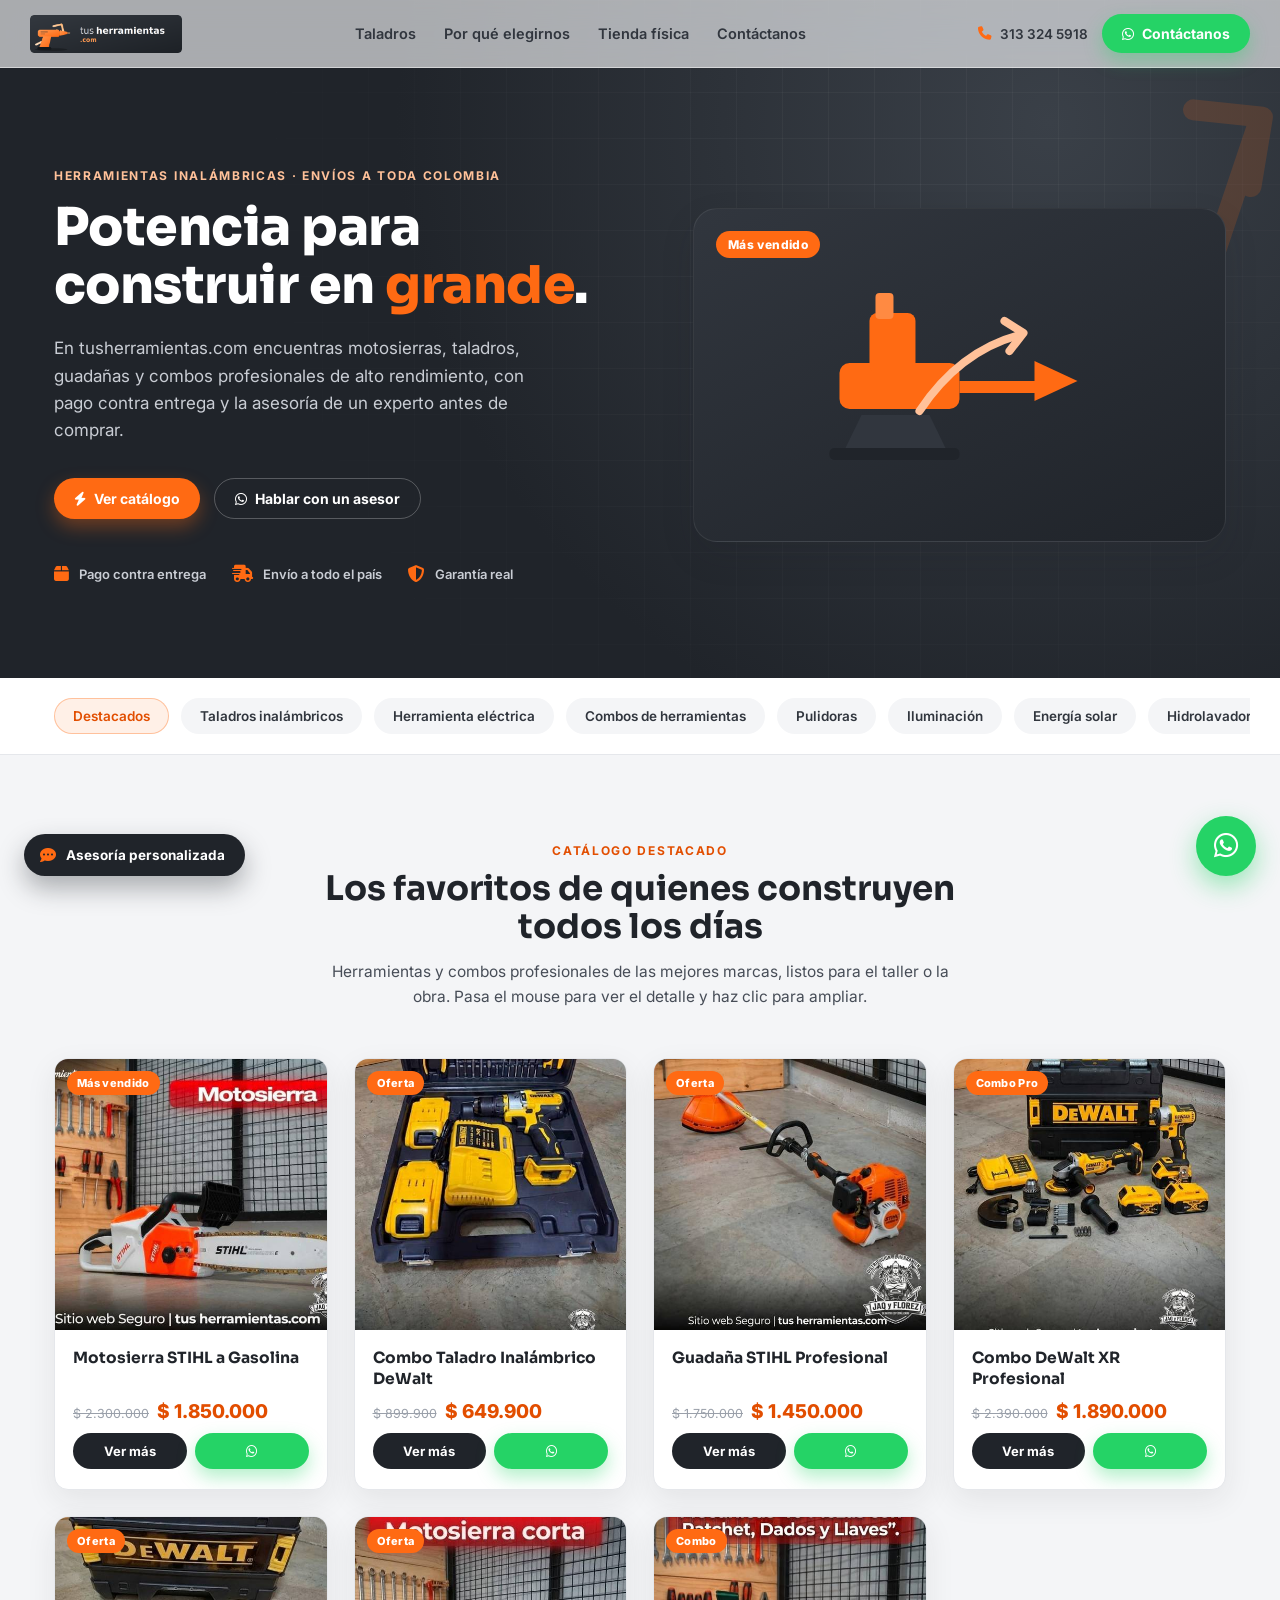
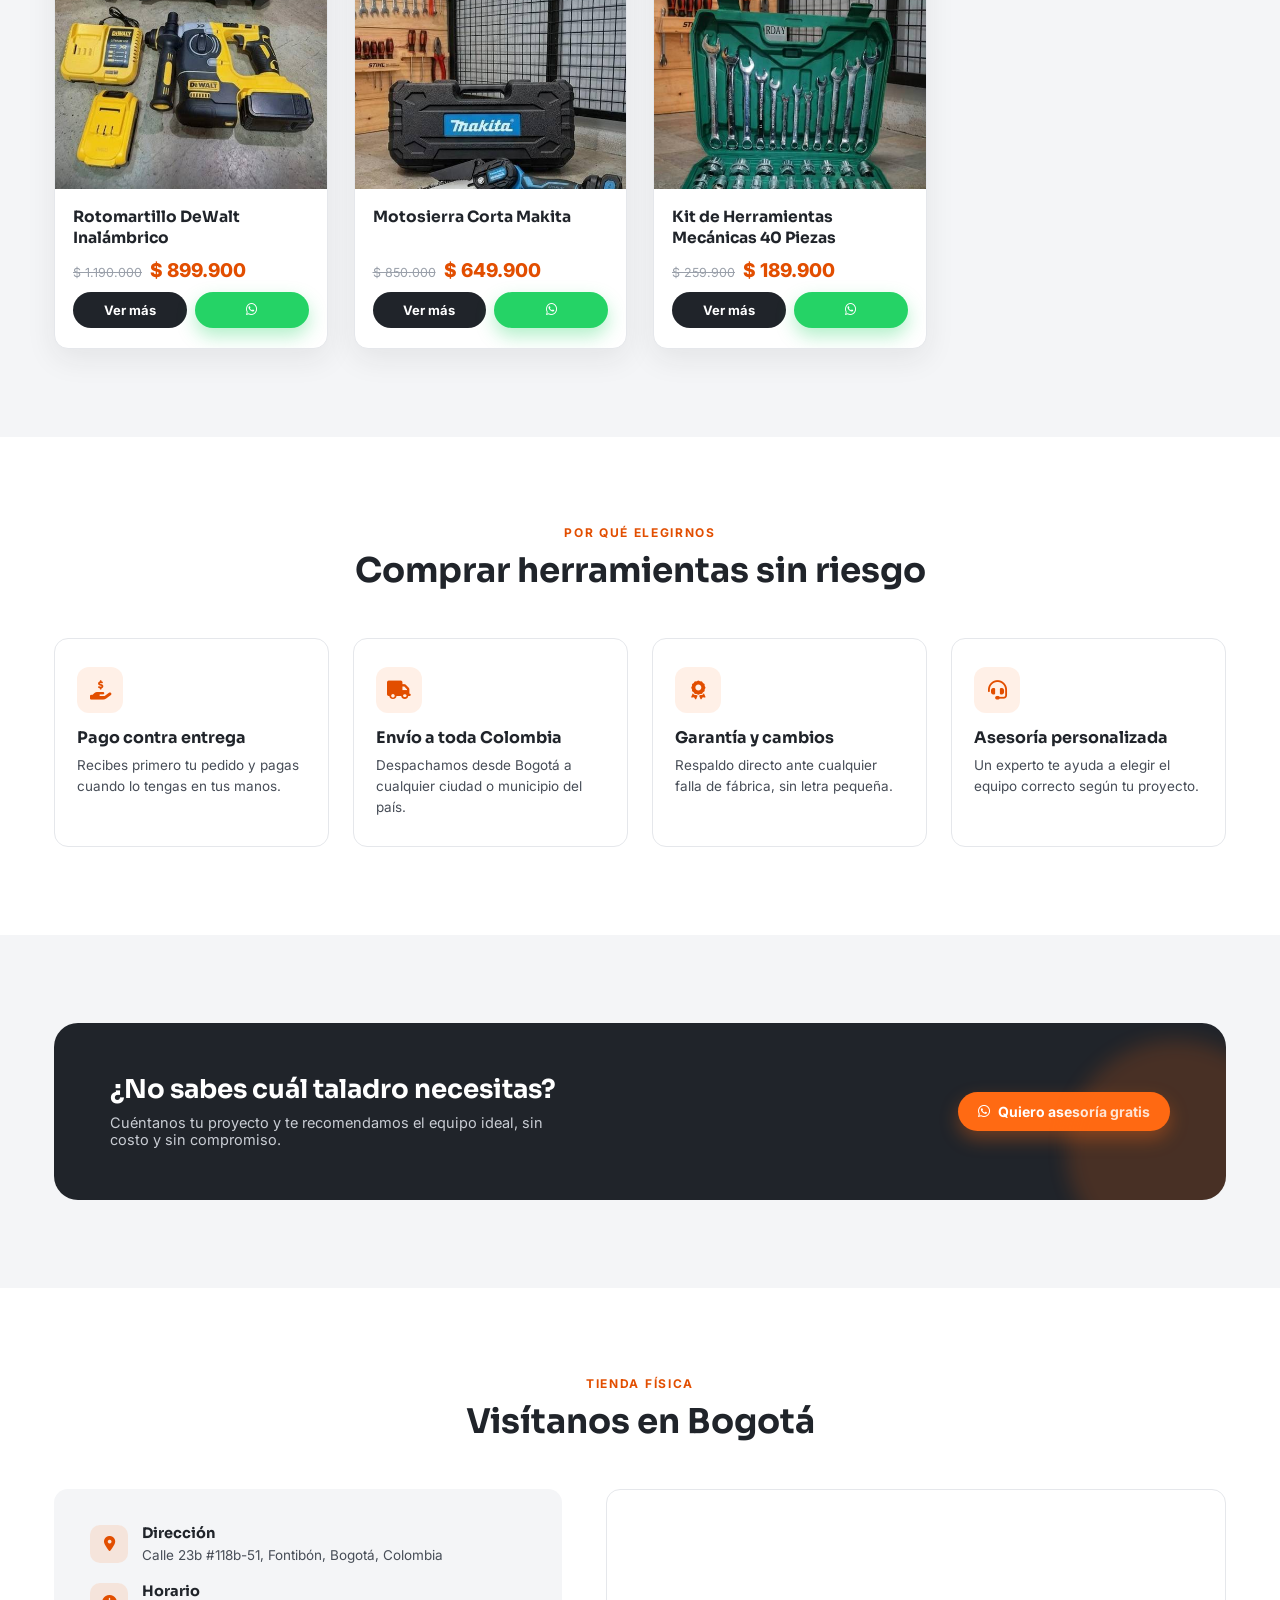
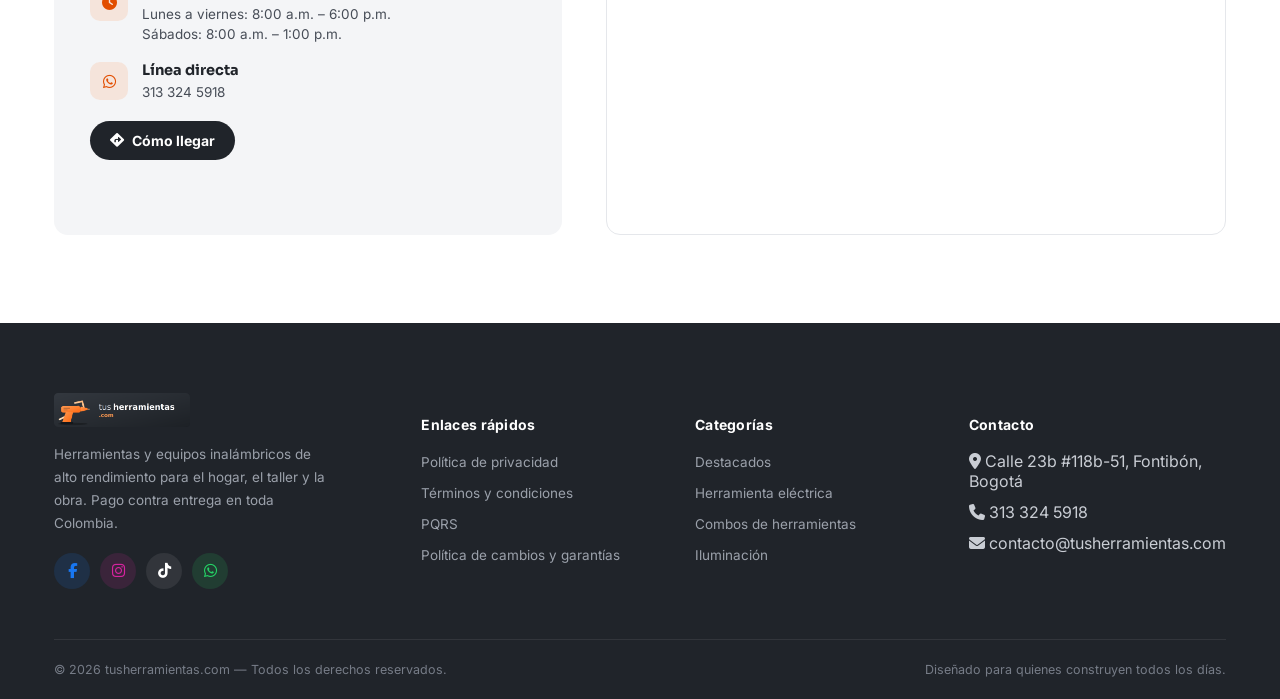
==== index.html @ 55770084 "first version tusherramientas.com" ====
<!DOCTYPE html>
<html lang="es">
<head>
<meta charset="UTF-8">
<meta name="viewport" content="width=device-width, initial-scale=1.0">
<title>tusherramientas.com | Herramientas profesionales en Colombia</title>
<meta name="description" content="tusherramientas.com — Taladros y herramientas inalámbricas de alto rendimiento. Pago contra entrega, envío nacional y asesoría personalizada.">
<link rel="preconnect" href="https://fonts.googleapis.com">
<link rel="preconnect" href="https://fonts.gstatic.com" crossorigin>
<link href="https://fonts.googleapis.com/css2?family=Sora:wght@400;600;700;800&family=Inter:wght@400;500;600;700&display=swap" rel="stylesheet">
<link rel="stylesheet" href="https://cdnjs.cloudflare.com/ajax/libs/font-awesome/6.5.1/css/all.min.css">
<link rel="icon" type="image/png" href="favicon.png">
<link rel="stylesheet" href="styles.css">
</head>
<body>

<!-- ================= HEADER ================= -->
<header class="site-header" id="siteHeader">
  <div class="wrap header-inner">
    <a href="#top" class="brand">
      <img src="logo.png" alt="tusherramientas.com">
    </a>
    <nav class="main-nav">
      <a href="#productos">Taladros</a>
      <a href="#por-que">Por qué elegirnos</a>
      <a href="#tienda">Tienda física</a>
      <a href="#contacto">Contáctanos</a>
    </nav>
    <div class="header-actions">
      <span class="header-phone"><i class="fa-solid fa-phone"></i> 313 324 5918</span>
      <a href="https://wa.me/573133245918?text=Hola%2C%20quiero%20asesor%C3%ADa%20sobre%20taladros%20inal%C3%A1mbricos" target="_blank" class="btn btn-whatsapp">
        <i class="fa-brands fa-whatsapp"></i> Contáctanos
      </a>
      <button class="hamburger" id="hamburgerBtn"><i class="fa-solid fa-bars"></i></button>
    </div>
  </div>
</header>

<div id="top"></div>

<!-- ================= HERO ================= -->
<section class="hero">
  <svg class="hero-arrow" viewBox="0 0 200 200" fill="none"><path d="M20 160 L100 90 L140 120 L180 40" stroke="#FF6A13" stroke-width="10" stroke-linecap="round" stroke-linejoin="round"/><path d="M150 30 L182 38 L172 70" stroke="#FF6A13" stroke-width="10" stroke-linecap="round" stroke-linejoin="round"/></svg>
  <div class="wrap hero-grid">
    <div>
      <div class="eyebrow hero-eyebrow">Herramientas inalámbricas · Envíos a toda Colombia</div>
      <h1>Potencia para construir en <span>grande</span>.</h1>
      <p class="lead">En tusherramientas.com encuentras motosierras, taladros, guadañas y combos profesionales de alto rendimiento, con pago contra entrega y la asesoría de un experto antes de comprar.</p>
      <div class="hero-ctas">
        <a href="#productos" class="btn btn-naranja"><i class="fa-solid fa-bolt"></i> Ver catálogo</a>
        <a href="https://wa.me/573133245918" target="_blank" class="btn btn-ghost" style="color:#fff; border-color:rgba(255,255,255,.25);"><i class="fa-brands fa-whatsapp"></i> Hablar con un asesor</a>
      </div>
      <div class="hero-badges">
        <div class="hero-badge"><i class="fa-solid fa-box"></i> Pago contra entrega</div>
        <div class="hero-badge"><i class="fa-solid fa-truck-fast"></i> Envío a todo el país</div>
        <div class="hero-badge"><i class="fa-solid fa-shield-halved"></i> Garantía real</div>
      </div>
    </div>
    <div class="hero-visual reveal">
      <span class="tag">Más vendido</span>
      <svg viewBox="0 0 300 260" width="100%" height="260">
        <g>
          <rect x="30" y="120" width="120" height="46" rx="10" fill="#FF6A13"/>
          <rect x="60" y="70" width="46" height="60" rx="8" fill="#FF6A13"/>
          <rect x="66" y="50" width="18" height="26" rx="4" fill="#FF8A42"/>
          <path d="M150 138 L235 138 L235 150 L150 150 Z" fill="#FF6A13"/>
          <path d="M225 118 L268 138 L225 158 Z" fill="#FF6A13"/>
          <path d="M52 172 L120 172 L136 205 L36 205 Z" fill="#31363E"/>
          <rect x="20" y="205" width="130" height="12" rx="5" fill="#20242A"/>
          <path d="M110 168 Q150 108 210 92" stroke="#FFC199" stroke-width="8" fill="none" stroke-linecap="round"/>
          <path d="M195 78 L214 90 L200 108" stroke="#FFC199" stroke-width="8" fill="none" stroke-linecap="round" stroke-linejoin="round"/>
        </g>
      </svg>
    </div>
  </div>
</section>

<!-- ================= CATEGORY STRIP ================= -->
<div class="cat-strip">
  <div class="wrap cat-scroll">
    <a href="#productos" class="cat-chip active">Destacados</a>
    <a href="#" class="cat-chip">Taladros inalámbricos</a>
    <a href="#" class="cat-chip">Herramienta eléctrica</a>
    <a href="#" class="cat-chip">Combos de herramientas</a>
    <a href="#" class="cat-chip">Pulidoras</a>
    <a href="#" class="cat-chip">Iluminación</a>
    <a href="#" class="cat-chip">Energía solar</a>
    <a href="#" class="cat-chip">Hidrolavadoras</a>
    <a href="#" class="cat-chip">Sopladores</a>
  </div>
</div>

<!-- ================= PRODUCTS ================= -->
<section id="productos">
  <div class="wrap">
    <div class="section-head reveal">
      <div class="eyebrow">Catálogo destacado</div>
      <h2>Los favoritos de quienes construyen todos los días</h2>
      <p>Herramientas y combos profesionales de las mejores marcas, listos para el taller o la obra. Pasa el mouse para ver el detalle y haz clic para ampliar.</p>
    </div>
    <div class="product-grid" id="productGrid"></div>
  </div>
</section>

<!-- ================= WHY US ================= -->
<section id="por-que" style="background:#fff;">
  <div class="wrap">
    <div class="section-head reveal">
      <div class="eyebrow">Por qué elegirnos</div>
      <h2>Comprar herramientas sin riesgo</h2>
    </div>
    <div class="why-grid">
      <div class="why-card reveal"><i class="fa-solid fa-hand-holding-dollar"></i><h4>Pago contra entrega</h4><p>Recibes primero tu pedido y pagas cuando lo tengas en tus manos.</p></div>
      <div class="why-card reveal"><i class="fa-solid fa-truck"></i><h4>Envío a toda Colombia</h4><p>Despachamos desde Bogotá a cualquier ciudad o municipio del país.</p></div>
      <div class="why-card reveal"><i class="fa-solid fa-award"></i><h4>Garantía y cambios</h4><p>Respaldo directo ante cualquier falla de fábrica, sin letra pequeña.</p></div>
      <div class="why-card reveal"><i class="fa-solid fa-headset"></i><h4>Asesoría personalizada</h4><p>Un experto te ayuda a elegir el equipo correcto según tu proyecto.</p></div>
    </div>
  </div>
</section>

<!-- ================= ADVICE BANNER ================= -->
<section>
  <div class="wrap">
    <div class="advice-banner reveal">
      <div>
        <h3>¿No sabes cuál taladro necesitas?</h3>
        <p>Cuéntanos tu proyecto y te recomendamos el equipo ideal, sin costo y sin compromiso.</p>
      </div>
      <a href="https://wa.me/573133245918?text=Hola%2C%20quiero%20asesor%C3%ADa%20personalizada%20para%20elegir%20mi%20taladro" target="_blank" class="btn btn-naranja"><i class="fa-brands fa-whatsapp"></i> Quiero asesoría gratis</a>
    </div>
  </div>
</section>

<!-- ================= STORE / MAP ================= -->
<section id="tienda" class="store-section">
  <div class="wrap">
    <div class="section-head reveal">
      <div class="eyebrow">Tienda física</div>
      <h2>Visítanos en Bogotá</h2>
    </div>
    <div class="store-grid">
      <div class="store-info reveal">
        <div class="row">
          <i class="fa-solid fa-location-dot"></i>
          <div><h4>Dirección</h4><p>Calle 23b #118b-51, Fontibón, Bogotá, Colombia</p></div>
        </div>
        <div class="row">
          <i class="fa-solid fa-clock"></i>
          <div><h4>Horario</h4><p>Lunes a viernes: 8:00 a.m. – 6:00 p.m.<br>Sábados: 8:00 a.m. – 1:00 p.m.</p></div>
        </div>
        <div class="row">
          <i class="fa-brands fa-whatsapp"></i>
          <div><h4>Línea directa</h4><p>313 324 5918</p></div>
        </div>
        <a href="https://www.google.com/maps/search/?api=1&query=Calle+23b+%23118b-51+Fontibon+Bogota+Colombia" target="_blank" class="btn btn-oscuro" style="align-self:flex-start;"><i class="fa-solid fa-diamond-turn-right"></i> Cómo llegar</a>
      </div>
      <div class="map-frame reveal">
        <iframe src="https://www.google.com/maps?q=Calle+23b+%23118b-51,+Fontib%C3%B3n,+Bogot%C3%A1,+Colombia&output=embed" loading="lazy" referrerpolicy="no-referrer-when-downgrade"></iframe>
      </div>
    </div>
  </div>
</section>

<!-- ================= FOOTER ================= -->
<footer id="contacto">
  <div class="wrap">
    <div class="footer-grid">
      <div class="footer-brand">
        <img src="logo.png" alt="tusherramientas.com">
        <p>Herramientas y equipos inalámbricos de alto rendimiento para el hogar, el taller y la obra. Pago contra entrega en toda Colombia.</p>
        <div class="footer-social">
          <a href="#" aria-label="Facebook" class="social-fb"><i class="fa-brands fa-facebook-f"></i></a>
          <a href="#" aria-label="Instagram" class="social-ig"><i class="fa-brands fa-instagram"></i></a>
          <a href="https://www.tiktok.com" target="_blank" aria-label="TikTok" class="social-tt"><i class="fa-brands fa-tiktok"></i></a>
          <a href="https://wa.me/573133245918" target="_blank" aria-label="WhatsApp" class="social-wa"><i class="fa-brands fa-whatsapp"></i></a>
        </div>
      </div>
      <div>
        <h5>Enlaces rápidos</h5>
        <ul>
          <li><a href="politica-de-privacidad.html">Política de privacidad</a></li>
          <li><a href="terminos-y-condiciones.html">Términos y condiciones</a></li>
          <li><a href="pqrs.html">PQRS</a></li>
          <li><a href="politica-de-cambios-y-garantias.html">Política de cambios y garantías</a></li>
        </ul>
      </div>
      <div>
        <h5>Categorías</h5>
        <ul>
          <li><a href="#productos">Destacados</a></li>
          <li><a href="#">Herramienta eléctrica</a></li>
          <li><a href="#">Combos de herramientas</a></li>
          <li><a href="#">Iluminación</a></li>
        </ul>
      </div>
      <div>
        <h5>Contacto</h5>
        <ul>
          <li><i class="fa-solid fa-location-dot"></i> Calle 23b #118b-51, Fontibón, Bogotá</li>
          <li><i class="fa-solid fa-phone"></i> 313 324 5918</li>
          <li><i class="fa-solid fa-envelope"></i> contacto@tusherramientas.com</li>
        </ul>
      </div>
    </div>
    <div class="footer-bottom">
      <span>© 2026 tusherramientas.com — Todos los derechos reservados.</span>
      <span>Diseñado para quienes construyen todos los días.</span>
    </div>
  </div>
</footer>

<!-- ================= FLOATING BUTTONS ================= -->
<a href="https://wa.me/573133245918?text=Hola%2C%20quiero%20informaci%C3%B3n%20sobre%20sus%20herramientas" target="_blank" class="float-whatsapp" aria-label="Escríbenos por WhatsApp">
  <i class="fa-brands fa-whatsapp"></i>
</a>
<a href="https://wa.me/573133245918?text=Hola%2C%20quiero%20asesor%C3%ADa%20personalizada" target="_blank" class="float-advice">
  <i class="fa-solid fa-comment-dots"></i> Asesoría personalizada
</a>

<!-- ================= MODAL ================= -->
<div class="modal-overlay" id="modalOverlay">
  <div class="modal-box">
    <button class="modal-close" id="modalClose"><i class="fa-solid fa-xmark"></i></button>
    <div class="modal-media" id="modalMedia"></div>
    <div class="modal-info" id="modalInfo"></div>
  </div>
</div>

<script src="script.js"></script>
</body>
</html>
---- styles.css ----
:root{
    --naranja:#FF6A13;
    --naranja-dark:#E24E00;
    --naranja-light:#FFC199;
    --antracita:#20242A;
    --antracita-2:#31363E;
    --antracita-3:#474D57;
    --gris-suave:#F4F5F7;
    --gris-linea:#E5E7EB;
    --blanco:#FFFFFF;
    --whatsapp:#25D366;
    --font-display:'Sora', sans-serif;
    --font-body:'Inter', sans-serif;
    --radius:14px;
    --shadow-soft: 0 10px 30px rgba(32,36,42,0.08);
    --shadow-card: 0 14px 34px rgba(32,36,42,0.12);
  }
  *{box-sizing:border-box;}
  html{scroll-behavior:smooth;}
  body{
    margin:0;
    font-family:var(--font-body);
    color:var(--antracita);
    background:var(--gris-suave);
    -webkit-font-smoothing:antialiased;
  }
  h1,h2,h3,h4{font-family:var(--font-display); margin:0; line-height:1.12;}
  p{margin:0;}
  a{color:inherit; text-decoration:none;}
  img{max-width:100%; display:block;}
  ul{margin:0; padding:0; list-style:none;}
  button{font-family:inherit; cursor:pointer;}
  .wrap{max-width:1220px; margin:0 auto; padding:0 24px;}
  .eyebrow{
    text-transform:uppercase; letter-spacing:.14em; font-size:12px; font-weight:700;
    color:var(--naranja-dark);
  }

  /* ---------- HEADER (vidrio, siempre fijo) ---------- */
  header.site-header{
    position:fixed; top:0; left:0; right:0; z-index:1000;
    background:rgba(255,255,255,0.62);
    backdrop-filter:blur(18px) saturate(160%);
    -webkit-backdrop-filter:blur(18px) saturate(160%);
    border-bottom:1px solid rgba(255,255,255,0.5);
    box-shadow:0 1px 0 rgba(32,36,42,0.04);
    transition:padding .25s ease, box-shadow .25s ease, background .25s ease;
  }
  header.site-header.scrolled{
    background:rgba(255,255,255,0.82);
    box-shadow:0 8px 24px rgba(32,36,42,0.10);
  }
  .header-inner{
    display:flex; align-items:center; justify-content:space-between;
    padding:14px 0; gap:20px;
  }
  .brand{display:flex; align-items:center; gap:10px;}
  .brand img{height:38px; width:auto;}
  nav.main-nav{display:flex; gap:28px;}
  nav.main-nav a{
    font-size:14.5px; font-weight:600; color:var(--antracita-2);
    position:relative; padding:6px 0;
  }
  nav.main-nav a::after{
    content:""; position:absolute; left:0; bottom:0; width:0; height:2px;
    background:var(--naranja); transition:width .2s ease;
  }
  nav.main-nav a:hover::after{width:100%;}
  nav.main-nav a:hover{color:var(--naranja-dark);}
  .header-actions{display:flex; align-items:center; gap:14px;}
  .header-phone{
    display:flex; align-items:center; gap:8px; font-size:13.5px; font-weight:600;
    color:var(--antracita-2);
  }
  .header-phone i{color:var(--naranja);}
  .btn{
    display:inline-flex; align-items:center; gap:8px;
    padding:11px 20px; border-radius:999px; font-weight:700; font-size:14px;
    border:none; transition:transform .15s ease, box-shadow .15s ease, background .15s ease;
    white-space:nowrap;
  }
  .btn:active{transform:scale(.97);}
  .btn-naranja{background:var(--naranja); color:#fff; box-shadow:0 8px 18px rgba(255,106,19,.35);}
  .btn-naranja:hover{background:var(--naranja-dark); box-shadow:0 10px 22px rgba(226,78,0,.4);}
  .btn-oscuro{background:var(--antracita); color:#fff;}
  .btn-oscuro:hover{background:var(--antracita-2);}
  .btn-ghost{background:transparent; color:var(--antracita); border:1.5px solid var(--gris-linea);}
  .btn-ghost:hover{border-color:var(--naranja); color:var(--naranja-dark);}
  .btn-whatsapp{background:var(--whatsapp); color:#fff; box-shadow:0 8px 18px rgba(37,211,102,.35);}
  .btn-whatsapp:hover{background:#1fbd59;}
  .hamburger{display:none; background:none; border:none; font-size:22px; color:var(--antracita);}

  /* ---------- HERO ---------- */
  .hero{
    position:relative; overflow:hidden;
    background:radial-gradient(circle at 82% 18%, #3a4048 0%, var(--antracita) 55%);
    padding:168px 0 96px;
    color:#fff;
  }
  .hero::before{
    content:""; position:absolute; inset:0;
    background-image:
      linear-gradient(rgba(255,255,255,.045) 1px, transparent 1px),
      linear-gradient(90deg, rgba(255,255,255,.045) 1px, transparent 1px);
    background-size:46px 46px;
    mask-image:radial-gradient(circle at 70% 30%, black, transparent 70%);
  }
  .hero-arrow{
    position:absolute; right:-40px; top:60px; width:420px; opacity:.16;
    transform:rotate(-8deg);
  }
  .hero-grid{
    position:relative; display:grid; grid-template-columns:1.05fr .95fr; gap:50px; align-items:center;
  }
  .hero-eyebrow{color:var(--naranja-light); }
  .hero h1{
    font-size:52px; font-weight:800; margin-top:16px; letter-spacing:-.01em;
  }
  .hero h1 span{color:var(--naranja);}
  .hero p.lead{
    margin-top:20px; font-size:17px; color:#C9CDD4; max-width:480px; line-height:1.6;
  }
  .hero-ctas{display:flex; gap:14px; margin-top:34px; flex-wrap:wrap;}
  .hero-badges{display:flex; gap:26px; margin-top:46px; flex-wrap:wrap;}
  .hero-badge{display:flex; align-items:center; gap:10px; font-size:13px; color:#C9CDD4; font-weight:600;}
  .hero-badge i{color:var(--naranja); font-size:17px;}
  .hero-visual{
    position:relative; background:linear-gradient(155deg, var(--antracita-2), var(--antracita));
    border-radius:24px; padding:34px; border:1px solid rgba(255,255,255,.08);
    box-shadow:var(--shadow-card);
  }
  .hero-visual .tag{
    position:absolute; top:22px; left:22px; background:var(--naranja); color:#fff;
    font-size:12px; font-weight:800; padding:6px 12px; border-radius:999px; letter-spacing:.03em;
  }

  /* ---------- CATEGORY STRIP ---------- */
  .cat-strip{
    background:#fff; border-bottom:1px solid var(--gris-linea);
    padding:20px 0; position:relative;
  }
  .cat-scroll{display:flex; gap:12px; overflow-x:auto; scrollbar-width:none;}
  .cat-scroll::-webkit-scrollbar{display:none;}
  .cat-chip{
    flex:0 0 auto; padding:9px 18px; border-radius:999px; background:var(--gris-suave);
    font-size:13.5px; font-weight:600; color:var(--antracita-2); border:1px solid transparent;
    transition:.15s ease;
  }
  .cat-chip:hover, .cat-chip.active{background:rgba(255,106,19,.1); color:var(--naranja-dark); border-color:rgba(255,106,19,.35);}

  /* ---------- SECTION HEADS ---------- */
  section{padding:88px 0;}
  .section-head{max-width:640px; margin:0 auto 48px; text-align:center;}
  .section-head h2{font-size:34px; margin-top:12px;}
  .section-head p{margin-top:14px; color:var(--antracita-3); font-size:15.5px; line-height:1.6;}

  /* ---------- PRODUCT GRID ---------- */
  .product-grid{
    display:grid; grid-template-columns:repeat(4, 1fr); gap:26px;
  }
  .product-card{
    background:#fff; border-radius:var(--radius); overflow:hidden; border:1px solid var(--gris-linea);
    box-shadow:var(--shadow-soft); transition:transform .25s ease, box-shadow .25s ease;
    display:flex; flex-direction:column;
  }
  .product-card:hover{transform:translateY(-6px); box-shadow:var(--shadow-card);}
  .product-media{
    position:relative; aspect-ratio:1/1; overflow:hidden; cursor:pointer;
    background:linear-gradient(155deg,#EFF1F4,#E3E6EA);
  }
  .product-media .badge{
    position:absolute; top:12px; left:12px; background:var(--naranja); color:#fff;
    font-size:11px; font-weight:800; padding:5px 10px; border-radius:999px; z-index:2; letter-spacing:.03em;
  }
  .product-media img{
    width:100%; height:100%; object-fit:cover; position:absolute; inset:0;
    transform:scale(1); transition:transform .5s ease;
  }
  .product-media:hover img{transform:scale(1.08);}
  .product-media .zoom-hint{
    position:absolute; bottom:10px; right:10px; width:32px; height:32px; border-radius:50%;
    background:rgba(32,36,42,.55); color:#fff; display:flex; align-items:center; justify-content:center;
    opacity:0; transform:scale(.7); transition:.2s ease; font-size:13px;
  }
  .product-media:hover .zoom-hint{opacity:1; transform:scale(1);}
  .product-body{padding:18px 18px 20px; display:flex; flex-direction:column; gap:10px; flex:1;}
  .product-body h3{font-size:15.5px; font-weight:700; line-height:1.35; min-height:42px;}
  .price-row{display:flex; align-items:baseline; gap:8px; flex-wrap:wrap;}
  .price-old{font-size:12.5px; color:#9AA0AA; text-decoration:line-through;}
  .price-new{font-size:19px; font-weight:800; color:var(--naranja-dark);}
  .product-cta{
    margin-top:auto; display:flex; gap:8px;
  }
  .product-cta .btn{flex:1; justify-content:center; padding:10px 14px; font-size:13px;}

  /* ---------- WHY US ---------- */
  .why-grid{
    display:grid; grid-template-columns:repeat(4,1fr); gap:24px;
  }
  .why-card{
    background:#fff; border-radius:var(--radius); padding:28px 22px; border:1px solid var(--gris-linea);
    text-align:left;
  }
  .why-card i{
    width:46px; height:46px; border-radius:12px; background:rgba(255,106,19,.1); color:var(--naranja-dark);
    display:flex; align-items:center; justify-content:center; font-size:19px; margin-bottom:16px;
  }
  .why-card h4{font-size:16px; margin-bottom:8px;}
  .why-card p{font-size:13.5px; color:var(--antracita-3); line-height:1.55;}

  /* ---------- ADVICE BANNER ---------- */
  .advice-banner{
    background:var(--antracita); color:#fff; border-radius:24px; padding:52px 56px;
    display:flex; align-items:center; justify-content:space-between; gap:30px; flex-wrap:wrap;
    position:relative; overflow:hidden;
  }
  .advice-banner::after{
    content:""; position:absolute; right:-60px; bottom:-60px; width:220px; height:220px;
    background:var(--naranja); border-radius:50%; opacity:.18; filter:blur(10px);
  }
  .advice-banner h3{font-size:26px; max-width:460px; position:relative;}
  .advice-banner p{color:#C9CDD4; margin-top:10px; max-width:460px; font-size:14.5px; position:relative;}
  .advice-banner .btn{position:relative;}

  /* ---------- STORE / MAP ---------- */
  .store-section{background:#fff;}
  .store-grid{
    display:grid; grid-template-columns:.9fr 1.1fr; gap:44px; align-items:stretch;
  }
  .store-info{
    background:var(--gris-suave); border-radius:var(--radius); padding:36px; display:flex; flex-direction:column; gap:18px;
  }
  .store-info .row{display:flex; gap:14px; align-items:flex-start;}
  .store-info .row i{
    width:38px; height:38px; border-radius:10px; background:rgba(255,106,19,.12); color:var(--naranja-dark);
    display:flex; align-items:center; justify-content:center; font-size:15px; flex:0 0 auto;
  }
  .store-info .row h4{font-size:14.5px; margin-bottom:4px;}
  .store-info .row p{font-size:13.5px; color:var(--antracita-3); line-height:1.5;}
  .map-frame{
    border-radius:var(--radius); overflow:hidden; border:1px solid var(--gris-linea); min-height:340px;
  }
  .map-frame iframe{width:100%; height:100%; min-height:340px; border:0;}

  /* ---------- FOOTER ---------- */
  footer{background:var(--antracita); color:#C9CDD4; padding:70px 0 0;}
  .footer-grid{
    display:grid; grid-template-columns:1.4fr 1fr 1fr 1.1fr; gap:40px; padding-bottom:50px;
    border-bottom:1px solid rgba(255,255,255,.08);
  }
  .footer-brand img{height:34px; margin-bottom:16px;}
  .footer-brand p{font-size:13.5px; line-height:1.7; color:#9BA1AB; max-width:280px;}
  .footer-social{display:flex; gap:10px; margin-top:18px;}
  .footer-social a{
    width:36px; height:36px; border-radius:50%; display:flex;
    align-items:center; justify-content:center; transition:.2s ease; font-size:15px;
  }
  .footer-social a:hover{transform:translateY(-3px); color:#fff;}
  /* colores corporativos de cada red social */
  .social-fb{background:rgba(24,119,242,.14); color:#1877F2;}
  .social-fb:hover{background:#1877F2; box-shadow:0 8px 18px rgba(24,119,242,.45);}
  .social-ig{background:rgba(214,36,159,.14); color:#d6249f;}
  .social-ig:hover{
    background:radial-gradient(circle at 30% 107%, #fdf497 0%, #fdf497 5%, #fd5949 45%, #d6249f 60%, #285AEB 90%);
    box-shadow:0 8px 18px rgba(214,36,159,.4);
  }
  .social-tt{background:rgba(255,255,255,.08); color:#fff;}
  .social-tt:hover{background:#000; box-shadow:0 0 0 2px #25F4EE, 0 0 0 4px #FE2C55;}
  .social-wa{background:rgba(37,211,102,.14); color:#25D366;}
  .social-wa:hover{background:#25D366; box-shadow:0 8px 18px rgba(37,211,102,.45);}
  footer h5{color:#fff; font-size:14px; font-weight:700; margin-bottom:18px; letter-spacing:.02em;}
  footer ul li{margin-bottom:11px;}
  footer ul li a{font-size:13.5px; color:#9BA1AB; transition:.15s ease;}
  footer ul li a:hover{color:var(--naranja-light);}
  .footer-bottom{
    display:flex; justify-content:space-between; align-items:center; padding:22px 0; font-size:12.5px;
    color:#767C87; flex-wrap:wrap; gap:10px;
  }
  .footer-bottom a{color:#9BA1AB;}

  /* ---------- FLOATING BUTTONS ---------- */
  .float-whatsapp{
    position:fixed; right:24px; bottom:24px; z-index:900;
    width:60px; height:60px; border-radius:50%; background:var(--whatsapp); color:#fff;
    display:flex; align-items:center; justify-content:center; font-size:28px;
    box-shadow:0 10px 26px rgba(37,211,102,.45);
    animation:pulse-wsp 1.8s ease-in-out infinite;
  }
  .float-whatsapp:hover{animation-play-state:paused; transform:scale(1.1);}
  @keyframes pulse-wsp{
    0%{transform:scale(1); box-shadow:0 10px 26px rgba(37,211,102,.45), 0 0 0 0 rgba(37,211,102,.55);}
    50%{transform:scale(1.08); box-shadow:0 10px 26px rgba(37,211,102,.45), 0 0 0 14px rgba(37,211,102,0);}
    100%{transform:scale(1); box-shadow:0 10px 26px rgba(37,211,102,.45), 0 0 0 0 rgba(37,211,102,0);}
  }
  .float-advice{
    position:fixed; left:24px; bottom:24px; z-index:900;
    display:flex; align-items:center; gap:10px; background:var(--antracita); color:#fff;
    padding:13px 20px 13px 16px; border-radius:999px; font-size:13.5px; font-weight:700;
    box-shadow:0 12px 26px rgba(32,36,42,.35);
    animation:pulse-advice 1.8s ease-in-out infinite;
    transform-origin:center bottom;
  }
  .float-advice i{color:var(--naranja); font-size:16px;}
  .float-advice:hover{background:var(--antracita-2); animation-play-state:paused; transform:translateY(-9px) scale(1.05);}
  @keyframes pulse-advice{
    0%{transform:translateY(0) scale(1); box-shadow:0 12px 26px rgba(32,36,42,.35), 0 0 0 0 rgba(255,106,19,.6);}
    50%{transform:translateY(-8px) scale(1.05); box-shadow:0 12px 26px rgba(32,36,42,.35), 0 0 0 14px rgba(255,106,19,0);}
    100%{transform:translateY(0) scale(1); box-shadow:0 12px 26px rgba(32,36,42,.35), 0 0 0 0 rgba(255,106,19,0);}
  }

  /* ---------- MODAL ---------- */
  .modal-overlay{
    position:fixed; inset:0; background:rgba(20,22,26,.78); backdrop-filter:blur(4px);
    display:none; align-items:center; justify-content:center; z-index:2000; padding:24px;
  }
  .modal-overlay.open{display:flex;}
  .modal-box{
    background:#fff; border-radius:20px; max-width:840px; width:100%; overflow:hidden;
    display:grid; grid-template-columns:1fr 1fr; max-height:86vh;
  }
  .modal-media{
    background:linear-gradient(155deg,#EFF1F4,#E3E6EA); display:flex; align-items:center; justify-content:center; padding:14px;
  }
  .modal-media img{width:100%; height:100%; object-fit:cover; border-radius:14px;}
  .modal-info{padding:36px 34px; display:flex; flex-direction:column; overflow-y:auto;}
  .modal-info .badge-inline{
    align-self:flex-start; background:rgba(255,106,19,.12); color:var(--naranja-dark); font-size:11.5px;
    font-weight:800; padding:5px 12px; border-radius:999px; margin-bottom:14px;
  }
  .modal-info h3{font-size:22px; margin-bottom:12px;}
  .modal-info .price-new{font-size:26px;}
  .modal-info p.desc{font-size:14px; color:var(--antracita-3); line-height:1.65; margin:16px 0 22px;}
  .modal-close{
    position:absolute; top:16px; right:16px; width:38px; height:38px; border-radius:50%; border:none;
    background:rgba(255,255,255,.9); color:var(--antracita); font-size:16px;
  }
  .modal-info .btn{width:100%; justify-content:center; margin-top:6px;}

  /* ---------- REVEAL ---------- */
  .reveal{opacity:0; transform:translateY(24px); transition:opacity .6s ease, transform .6s ease;}
  .reveal.in{opacity:1; transform:translateY(0);}

  @media (prefers-reduced-motion: reduce){
    *{animation:none !important; transition:none !important;}
    .float-whatsapp{animation:pulse-wsp 1.8s ease-in-out infinite !important;}
    .float-advice{animation:pulse-advice 1.8s ease-in-out infinite !important;}
  }

  /* ---------- RESPONSIVE ---------- */
  @media (max-width: 980px){
    nav.main-nav{display:none;}
    .header-phone{display:none;}
    .hamburger{display:block;}
    .hero-grid{grid-template-columns:1fr;}
    .hero h1{font-size:38px;}
    .product-grid{grid-template-columns:repeat(2,1fr);}
    .why-grid{grid-template-columns:repeat(2,1fr);}
    .store-grid{grid-template-columns:1fr;}
    .footer-grid{grid-template-columns:1fr 1fr;}
    .modal-box{grid-template-columns:1fr;}
    .modal-media{padding:26px;}
  }
  @media (max-width: 560px){
    .product-grid{grid-template-columns:1fr 1fr;}
    .footer-grid{grid-template-columns:1fr;}
    .hero{padding-top:150px;}
    section{padding:60px 0;}
    .advice-banner{padding:36px 26px;}
  }

  /* ---------- LEGAL / CONTENT PAGES ---------- */
  .legal-hero{
    background:var(--antracita); color:#fff; padding:150px 0 50px;
  }
  .legal-hero .wrap{max-width:820px;}
  .legal-hero .eyebrow{color:var(--naranja-light);}
  .legal-hero h1{font-size:32px; margin-top:12px;}
  .legal-hero p{color:#C9CDD4; margin-top:12px; font-size:14.5px;}
  .legal-body{max-width:820px; margin:0 auto; padding:60px 24px 100px;}
  .legal-body h2{font-size:20px; margin:34px 0 12px;}
  .legal-body h2:first-child{margin-top:0;}
  .legal-body p{font-size:14.5px; line-height:1.75; color:var(--antracita-3); margin-bottom:14px;}
  .legal-body ul{margin:0 0 14px 20px; list-style:disc;}
  .legal-body li{font-size:14.5px; line-height:1.75; color:var(--antracita-3); margin-bottom:6px;}
  .legal-note{
    background:rgba(255,106,19,.08); border:1px dashed rgba(255,106,19,.4); border-radius:12px;
    padding:16px 18px; font-size:13.5px; color:var(--naranja-dark); margin-bottom:30px;
  }
  .back-home{display:inline-flex; align-items:center; gap:8px; font-size:13.5px; font-weight:700; color:var(--naranja-light); margin-top:14px;}
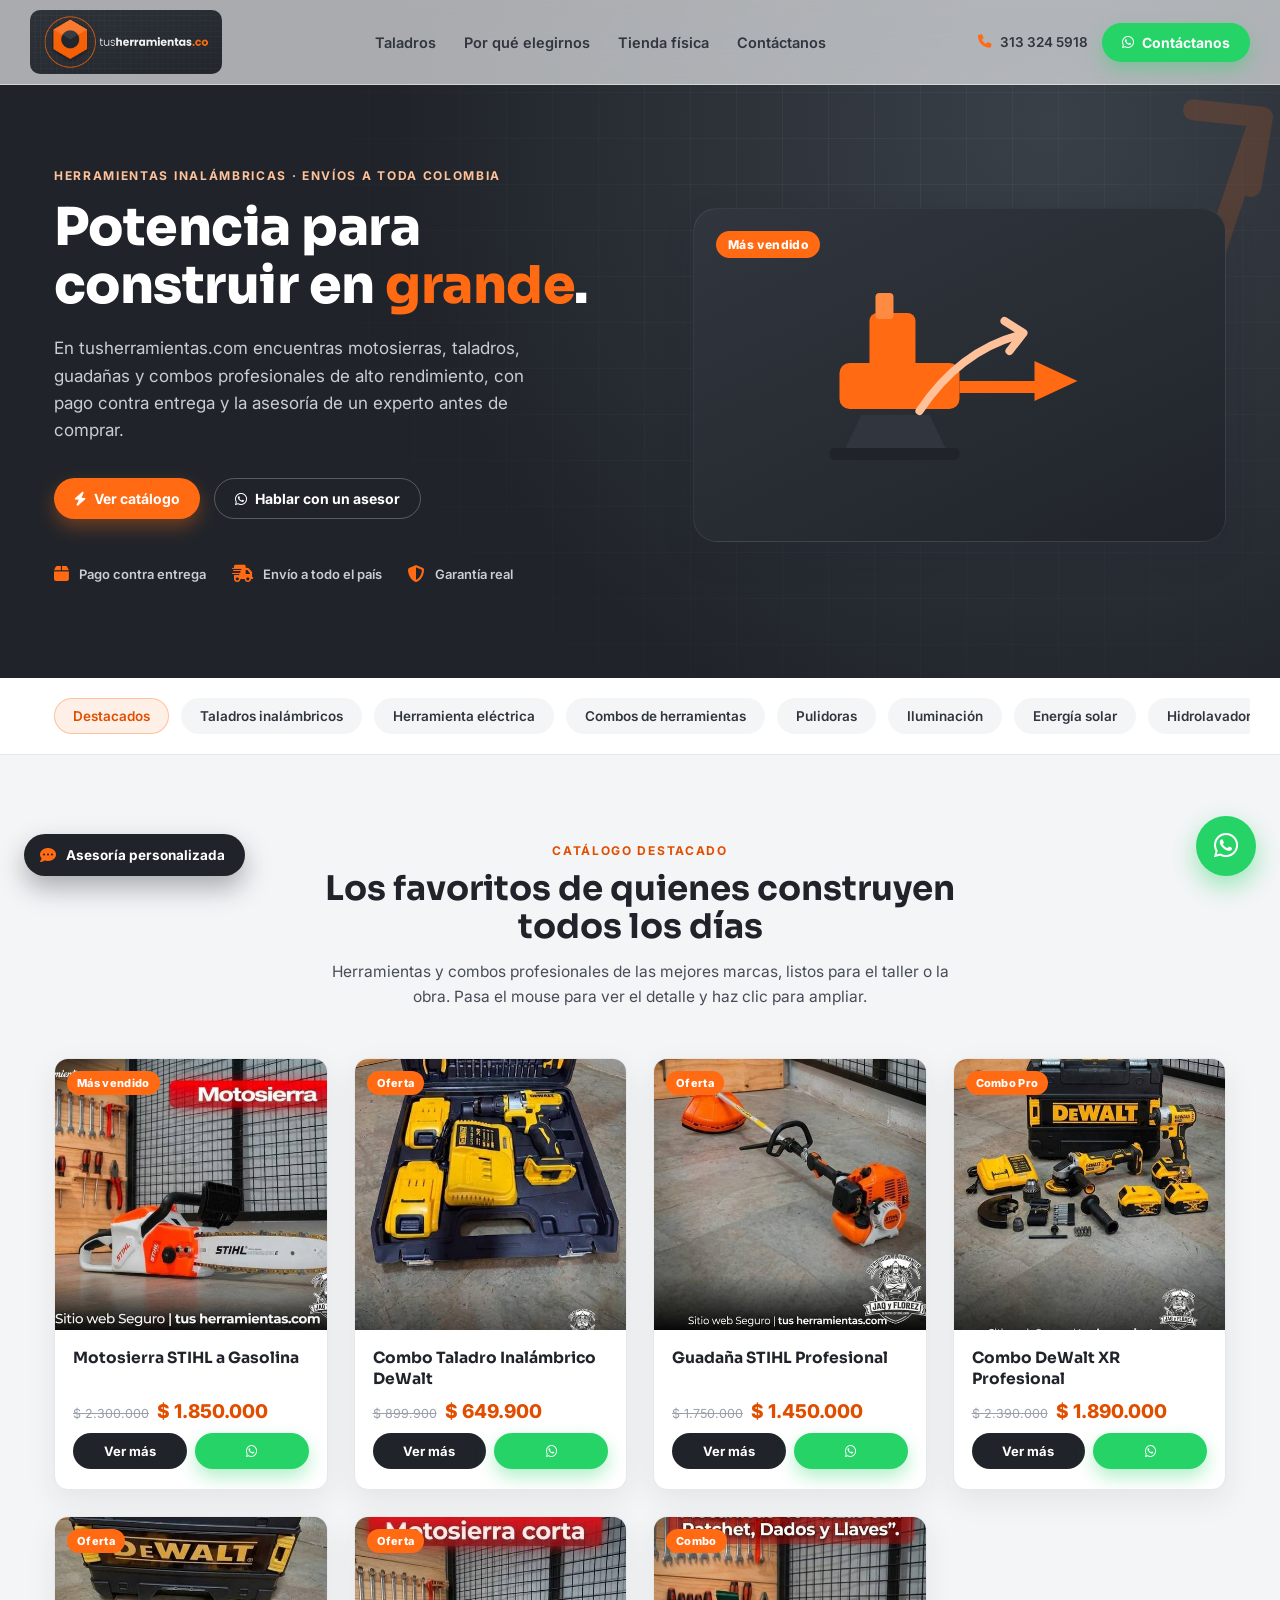
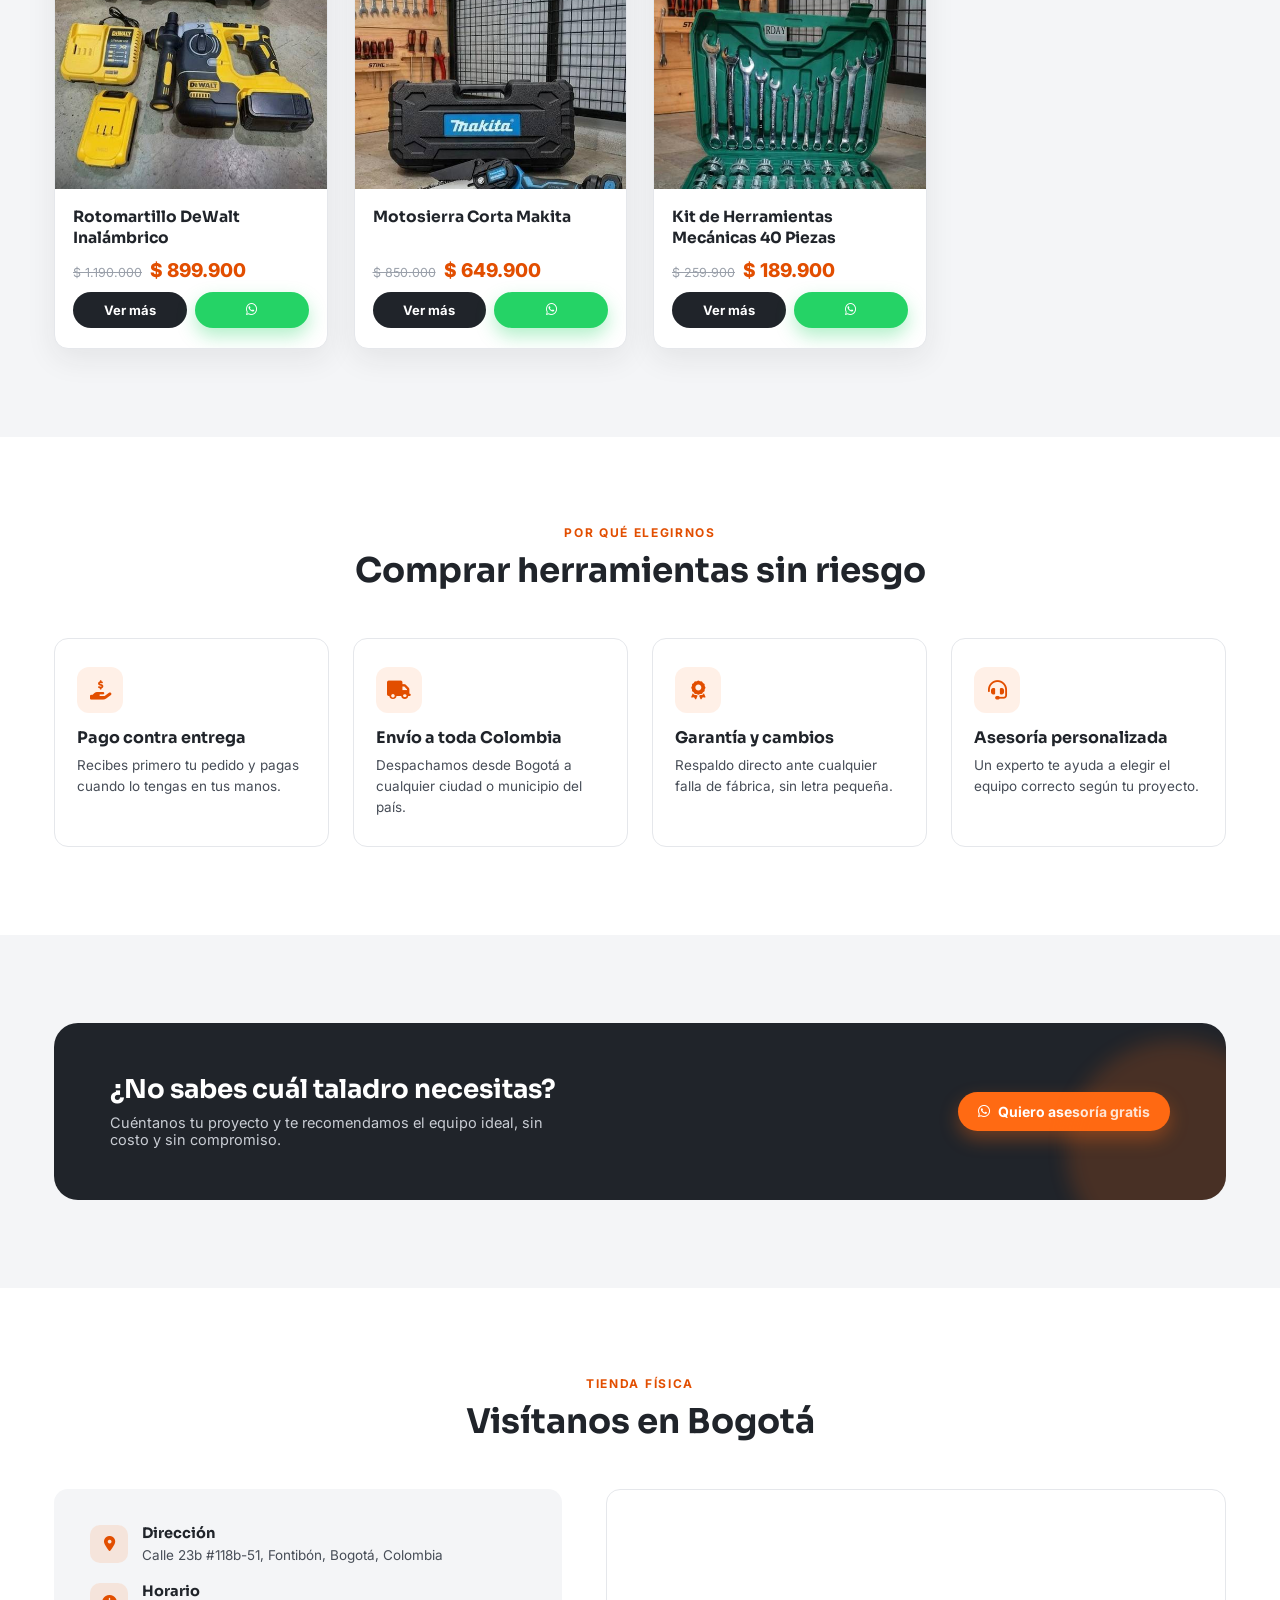
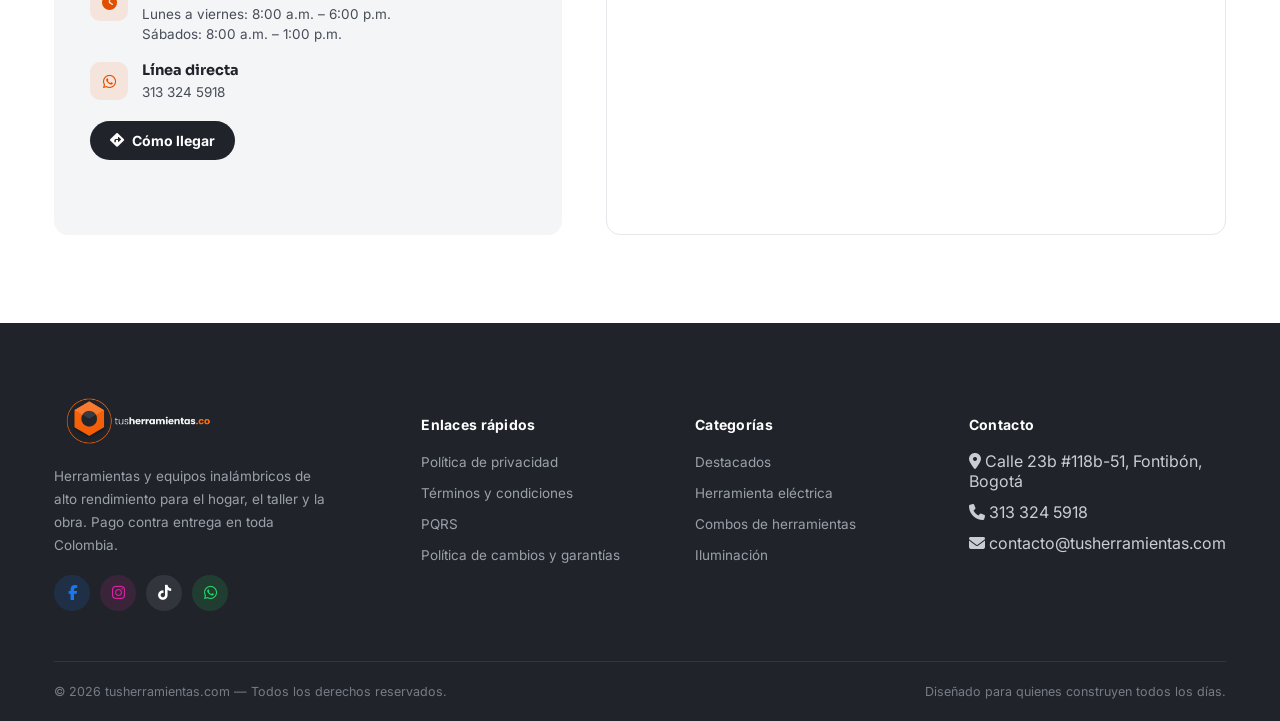
==== commit 3362ab9c: "Nuevo logo y favicons" ====
--- a/index.html
+++ b/index.html
@@ -9,7 +9,10 @@
 <link rel="preconnect" href="https://fonts.gstatic.com" crossorigin>
 <link href="https://fonts.googleapis.com/css2?family=Sora:wght@400;600;700;800&family=Inter:wght@400;500;600;700&display=swap" rel="stylesheet">
 <link rel="stylesheet" href="https://cdnjs.cloudflare.com/ajax/libs/font-awesome/6.5.1/css/all.min.css">
-<link rel="icon" type="image/png" href="favicon.png">
+<link rel="icon" href="favicon.ico" sizes="any">
+<link rel="icon" type="image/png" sizes="512x512" href="favicon-512.png">
+<link rel="icon" type="image/png" sizes="32x32" href="favicon-32.png">
+<link rel="apple-touch-icon" sizes="180x180" href="favicon-180-apple-touch.png">
 <link rel="stylesheet" href="styles.css">
 </head>
 <body>
@@ -166,10 +169,10 @@
   <div class="wrap">
     <div class="footer-grid">
       <div class="footer-brand">
-        <img src="logo.png" alt="tusherramientas.com">
+        <img src="Logo_tusherramientas_horizontal_transparente.png" alt="tusherramientas.co">
         <p>Herramientas y equipos inalámbricos de alto rendimiento para el hogar, el taller y la obra. Pago contra entrega en toda Colombia.</p>
         <div class="footer-social">
-          <a href="#" aria-label="Facebook" class="social-fb"><i class="fa-brands fa-facebook-f"></i></a>
+          <a href="https://www.facebook.com/profile.php?id=61594450554505" target="_blank" aria-label="Facebook" class="social-fb"><i class="fa-brands fa-facebook-f"></i></a>
           <a href="#" aria-label="Instagram" class="social-ig"><i class="fa-brands fa-instagram"></i></a>
           <a href="https://www.tiktok.com" target="_blank" aria-label="TikTok" class="social-tt"><i class="fa-brands fa-tiktok"></i></a>
           <a href="https://wa.me/573133245918" target="_blank" aria-label="WhatsApp" class="social-wa"><i class="fa-brands fa-whatsapp"></i></a>
--- a/styles.css
+++ b/styles.css
@@ -52,10 +52,10 @@
   }
   .header-inner{
     display:flex; align-items:center; justify-content:space-between;
-    padding:14px 0; gap:20px;
+    padding:10px 0; gap:20px;
   }
   .brand{display:flex; align-items:center; gap:10px;}
-  .brand img{height:38px; width:auto;}
+  .brand img{height:64px; width:auto; border-radius:10px;}
   nav.main-nav{display:flex; gap:28px;}
   nav.main-nav a{
     font-size:14.5px; font-weight:600; color:var(--antracita-2);
@@ -248,7 +248,7 @@
     display:grid; grid-template-columns:1.4fr 1fr 1fr 1.1fr; gap:40px; padding-bottom:50px;
     border-bottom:1px solid rgba(255,255,255,.08);
   }
-  .footer-brand img{height:34px; margin-bottom:16px;}
+  .footer-brand img{height:56px; margin-bottom:16px;}
   .footer-brand p{font-size:13.5px; line-height:1.7; color:#9BA1AB; max-width:280px;}
   .footer-social{display:flex; gap:10px; margin-top:18px;}
   .footer-social a{
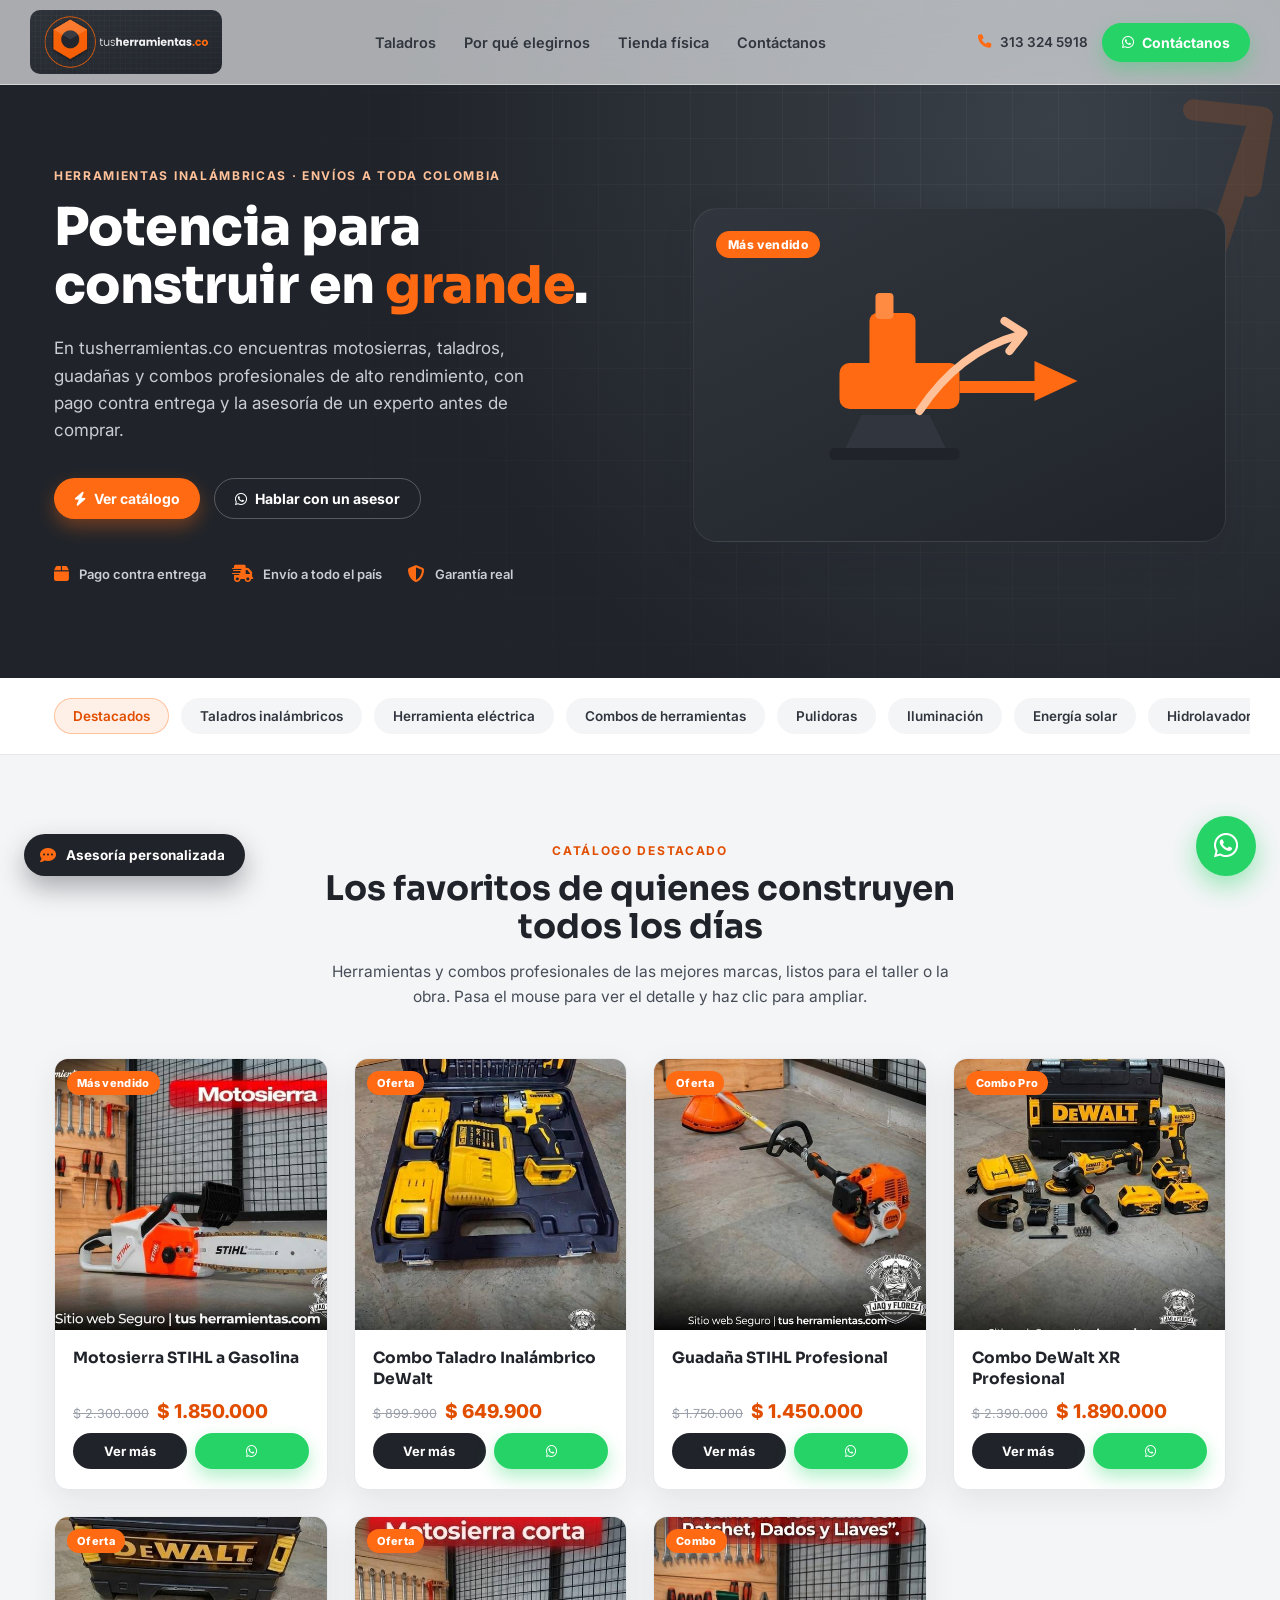
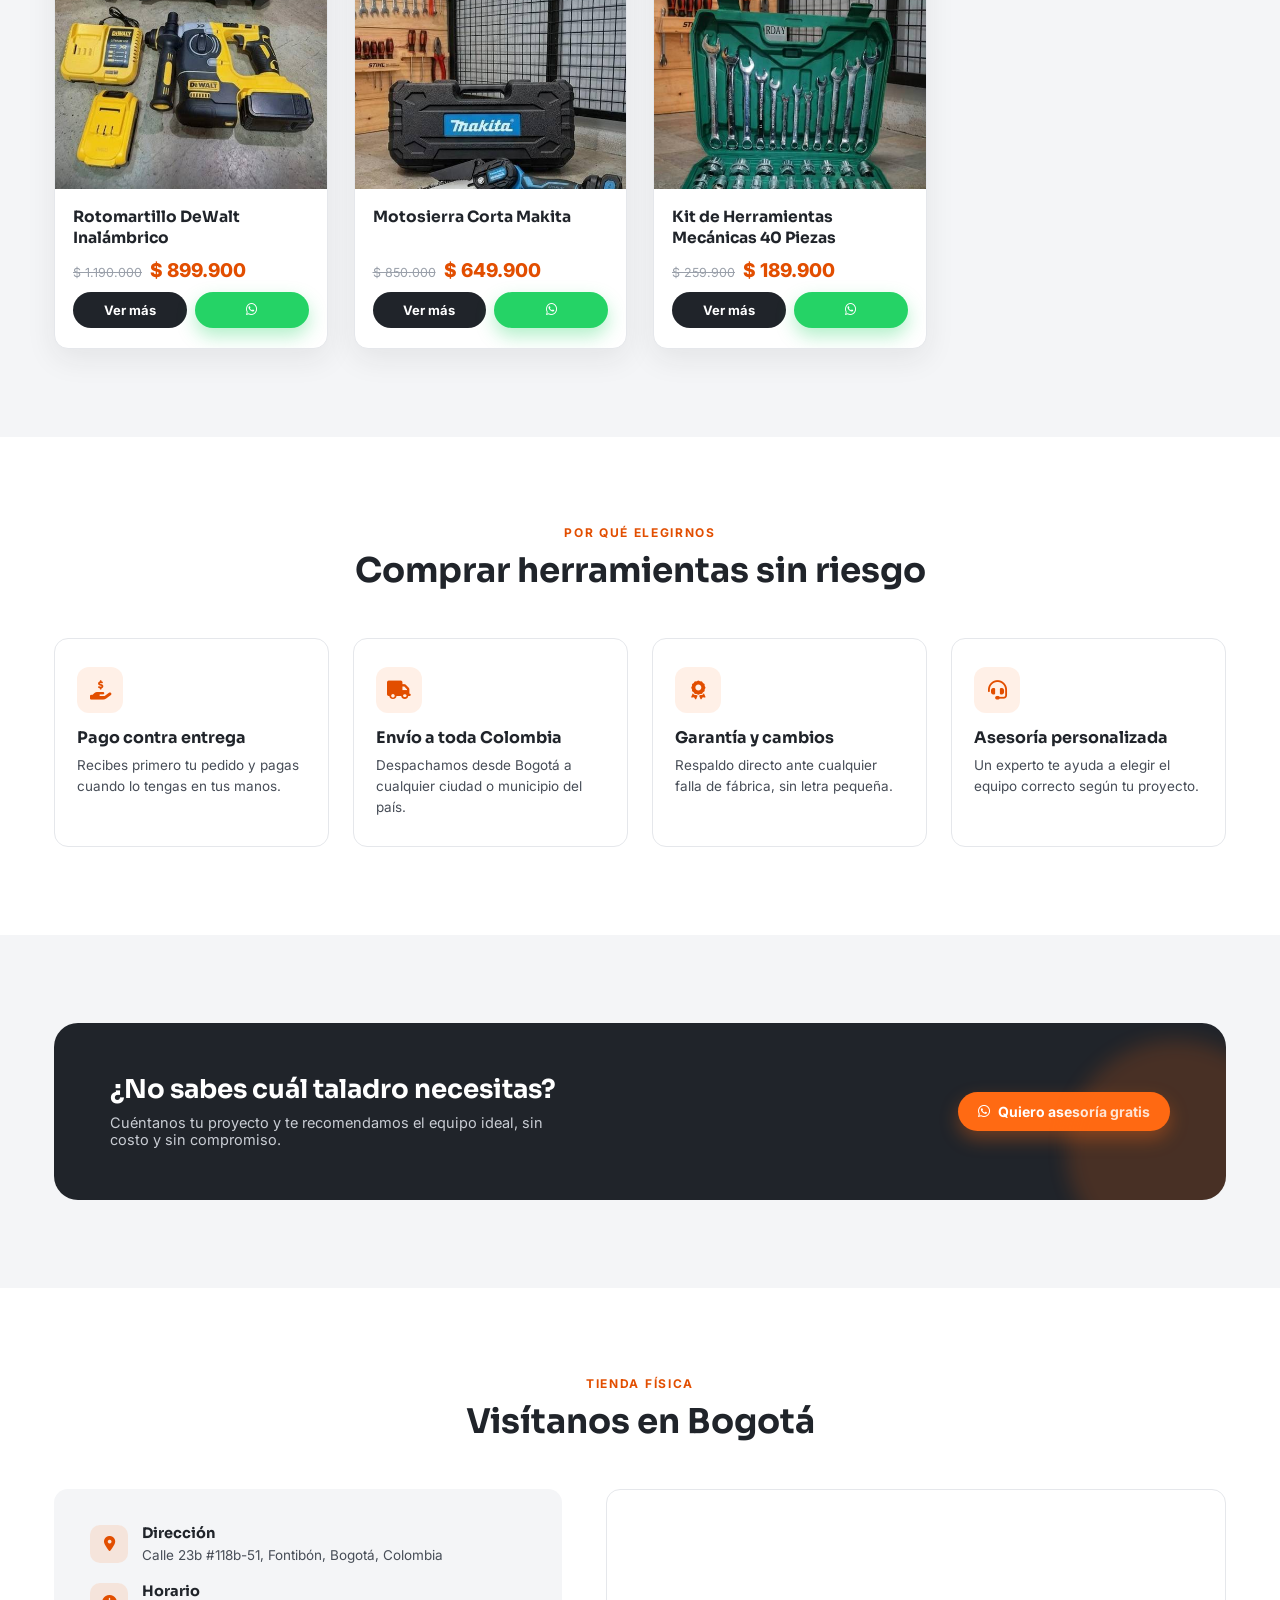
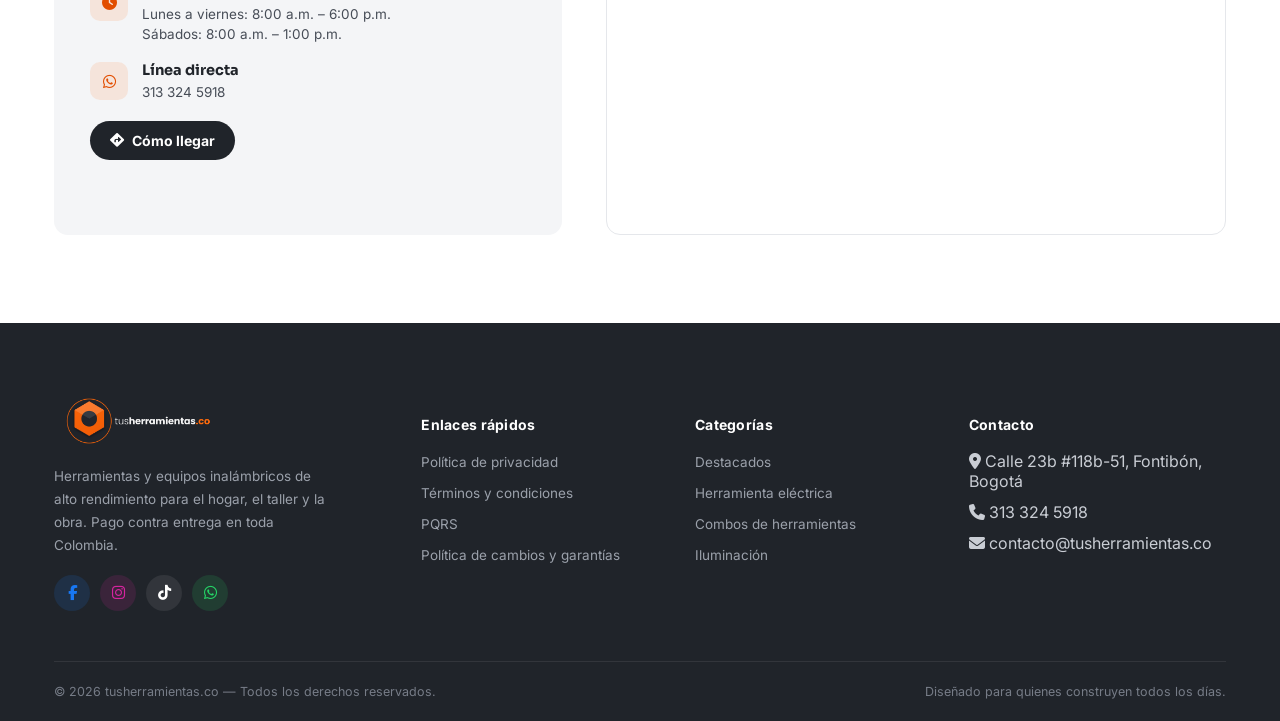
==== commit 0384c5c6: "Corregir 2 vez dominio a .co" ====
--- a/index.html
+++ b/index.html
@@ -3,8 +3,8 @@
 <head>
 <meta charset="UTF-8">
 <meta name="viewport" content="width=device-width, initial-scale=1.0">
-<title>tusherramientas.com | Herramientas profesionales en Colombia</title>
-<meta name="description" content="tusherramientas.com — Taladros y herramientas inalámbricas de alto rendimiento. Pago contra entrega, envío nacional y asesoría personalizada.">
+<title>tusherramientas.co | Herramientas profesionales en Colombia</title>
+<meta name="description" content="tusherramientas.co — Taladros y herramientas inalámbricas de alto rendimiento. Pago contra entrega, envío nacional y asesoría personalizada.">
 <link rel="preconnect" href="https://fonts.googleapis.com">
 <link rel="preconnect" href="https://fonts.gstatic.com" crossorigin>
 <link href="https://fonts.googleapis.com/css2?family=Sora:wght@400;600;700;800&family=Inter:wght@400;500;600;700&display=swap" rel="stylesheet">
@@ -12,6 +12,7 @@
 <link rel="icon" href="favicon.ico" sizes="any">
 <link rel="icon" type="image/png" sizes="512x512" href="favicon-512.png">
 <link rel="icon" type="image/png" sizes="32x32" href="favicon-32.png">
+<link rel="icon" type="image/png" sizes="192x192" href="favicon-192.png">
 <link rel="apple-touch-icon" sizes="180x180" href="favicon-180-apple-touch.png">
 <link rel="stylesheet" href="styles.css">
 </head>
@@ -21,7 +22,7 @@
 <header class="site-header" id="siteHeader">
   <div class="wrap header-inner">
     <a href="#top" class="brand">
-      <img src="logo.png" alt="tusherramientas.com">
+      <img src="logo.png" alt="tusherramientas.co">
     </a>
     <nav class="main-nav">
       <a href="#productos">Taladros</a>
@@ -48,7 +49,7 @@
     <div>
       <div class="eyebrow hero-eyebrow">Herramientas inalámbricas · Envíos a toda Colombia</div>
       <h1>Potencia para construir en <span>grande</span>.</h1>
-      <p class="lead">En tusherramientas.com encuentras motosierras, taladros, guadañas y combos profesionales de alto rendimiento, con pago contra entrega y la asesoría de un experto antes de comprar.</p>
+      <p class="lead">En tusherramientas.co encuentras motosierras, taladros, guadañas y combos profesionales de alto rendimiento, con pago contra entrega y la asesoría de un experto antes de comprar.</p>
       <div class="hero-ctas">
         <a href="#productos" class="btn btn-naranja"><i class="fa-solid fa-bolt"></i> Ver catálogo</a>
         <a href="https://wa.me/573133245918" target="_blank" class="btn btn-ghost" style="color:#fff; border-color:rgba(255,255,255,.25);"><i class="fa-brands fa-whatsapp"></i> Hablar con un asesor</a>
@@ -201,12 +202,12 @@
         <ul>
           <li><i class="fa-solid fa-location-dot"></i> Calle 23b #118b-51, Fontibón, Bogotá</li>
           <li><i class="fa-solid fa-phone"></i> 313 324 5918</li>
-          <li><i class="fa-solid fa-envelope"></i> contacto@tusherramientas.com</li>
+          <li><i class="fa-solid fa-envelope"></i> contacto@tusherramientas.co</li>
         </ul>
       </div>
     </div>
     <div class="footer-bottom">
-      <span>© 2026 tusherramientas.com — Todos los derechos reservados.</span>
+      <span>© 2026 tusherramientas.co — Todos los derechos reservados.</span>
       <span>Diseñado para quienes construyen todos los días.</span>
     </div>
   </div>
